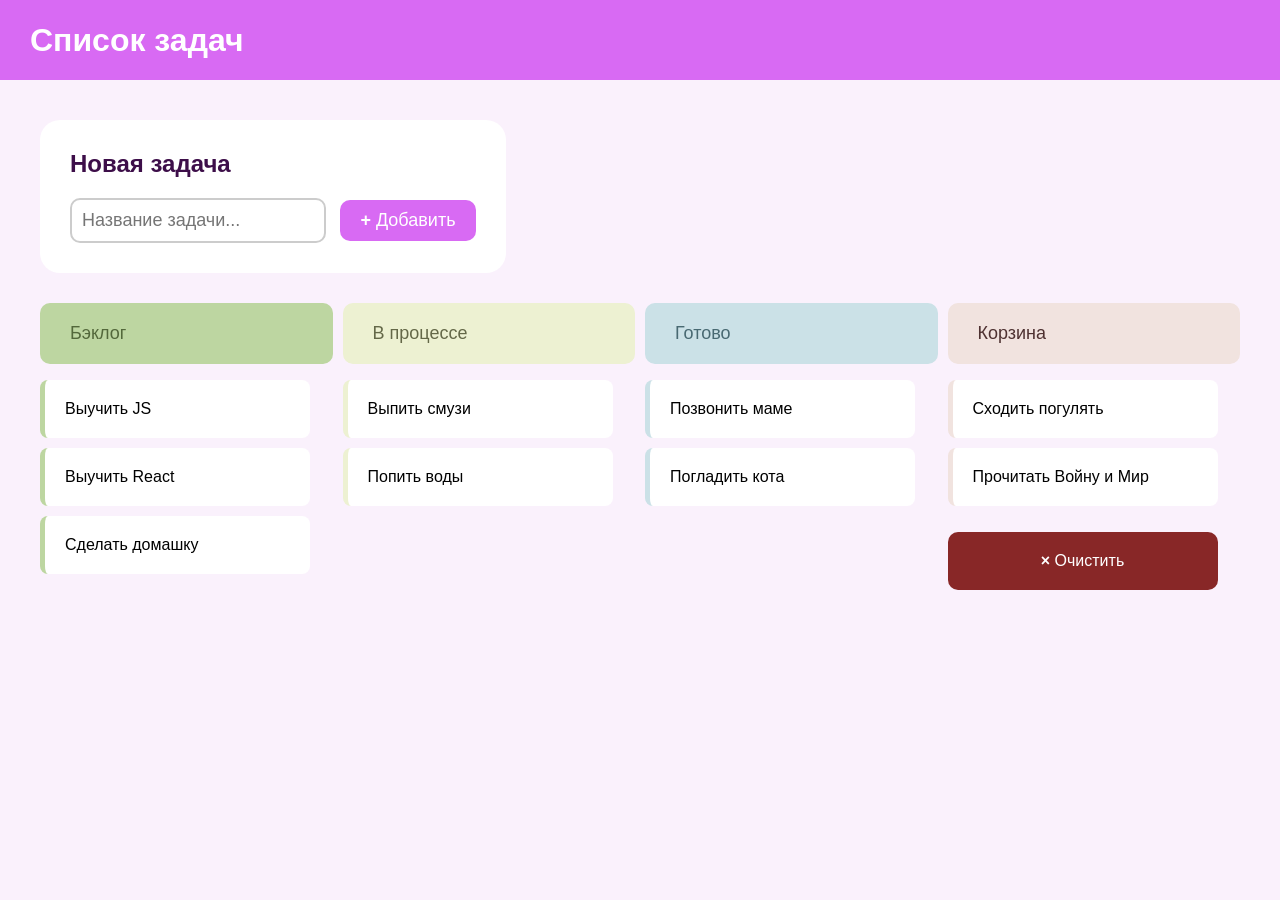
==== index.html @ c9bc21f8 "Л/р №2, версия 1" ====
<!DOCTYPE html>
<html lang="ru">
<head>
    <meta charset="UTF-8">
    <link rel="stylesheet" href="styles.css">
    <title>Список задач</title>
</head>
<body>
    <header> 
        <h1>Список задач</h1>
    </header>
	<main> 
        <div class="new-task-panel">
            <h2>Новая задача</h2> 
            <form>
                <input type="text" placeholder="Название задачи...">
                <button type="submit" class="add-button"><b>+</b> Добавить</button>
            </form> 
        </div>
        <div class="task-board">
            <div class="backlog-tasks">
                <div class="task-type">Бэклог</div>
                <ul class="task-list">
                    <li>Выучить JS</li>
                    <li>Выучить React</li>
                    <li>Сделать домашку</li>
                </ul>
            </div>
            <div class="processing-tasks">
                <div class="task-type">В процессе</div>
                <ul class="task-list">
                    <li>Выпить смузи</li>
                    <li>Попить воды</li>
                </ul>
            </div>
            <div class="done-tasks">
                <div class="task-type">Готово</div>
                <ul class="task-list">
                    <li>Позвонить маме</li>
                    <li>Погладить кота</li>
                </ul>
            </div>
            <div class="bin">
                <div class="task-type">Корзина</div>
                <ul class="task-list">
                    <li>Сходить погулять</li>
                    <li>Прочитать Войну и Мир</li>
                </ul>
                <button type="button" class="clear-button"><b>×</b> Очистить</button>
            </div>
        </div>
    </main>
</body>
</html>
---- styles.css ----
html, body {
  margin: 0;
  padding: 0;
  background-color: #faf1fc;
  font-family: "Helvetica Neue", Helvetica, Arial, sans-serif;
}

header {
  width: 100%;
  height: 80px;
  background-color: #d86af3;
  padding: 0 30px;
  display: flex;
  align-items: center;
  justify-content: space-between;
  box-sizing: border-box;
  color: white;
}

main {
  margin: 40px;
}

.new-task-panel {
  padding: 30px;
  background-color: white;
  border-radius: 20px;
  display: inline-flex;
  flex-direction: column;
  gap: 20px;
}

.new-task-panel h2 {
  margin: 0;
  color: #3d0e49;
}

.new-task-panel form {
  margin: 0;
}

.new-task-panel input {
  font-size: 18px;
  padding: 10px;
  border: 2px solid #ccc;
  border-radius: 10px;
}

.add-button {
  margin-left: 10px;
  font-size: 18px;
  color: white;
  border-radius: 10px;
  background-color: #d86af3;
  padding: 10px 20px;
  border: none;
}

.add-button:hover {
  background-color: #f5ccff;
  color: #3d0e49;
  cursor: pointer;
  transition: 0.2s;
}

.task-board {
  display: grid;
  grid-template-columns: repeat(auto-fit, minmax(150px, 1fr));
  gap: 10px;
  max-width: 1400px;
  margin-top: 30px;
}

.task-type {
  font-size: 18px;
  padding: 20px 30px;
  justify-self: start;
  border-radius: 10px;
}

.backlog-tasks .task-type {
  background-color: #bdd6a1;
  color: #53683b;
}

.processing-tasks .task-type {
  background-color: #edf1d2;
  color: #646848;
}

.done-tasks .task-type {
  background-color: #cbe1e7;
  color: #486972;
}

.bin .task-type {
  background-color: #f1e3df;
  color: #4e3131;
}

.task-list {
  list-style: none;
  padding-left: 0;
}

.task-list li {
  max-width: 225px;
  font-size: 16px;
  background-color: white;
  border-radius: 8px;
  padding: 20px;
  margin-bottom: 10px;
}

.backlog-tasks li {
  border-left: 5px solid #bdd6a1;
}

.processing-tasks li {
  border-left: 5px solid #edf1d2;
}

.done-tasks li {
  border-left: 5px solid #cbe1e7;
}

.bin li {
  border-left: 5px solid #f1e3df;
}

.clear-button {
  background-color: #882727;
  color: white;
  font-size: 16px;
  border-radius: 10px;
  margin-top: 10px;
  padding: 20px;
  border: none;
  width: 100%;
  max-width: 270px;
}

.clear-button:hover {
  background-color: #ebcaca;
  color: #882727;
  cursor: pointer;
  transition: 0.2s;
}
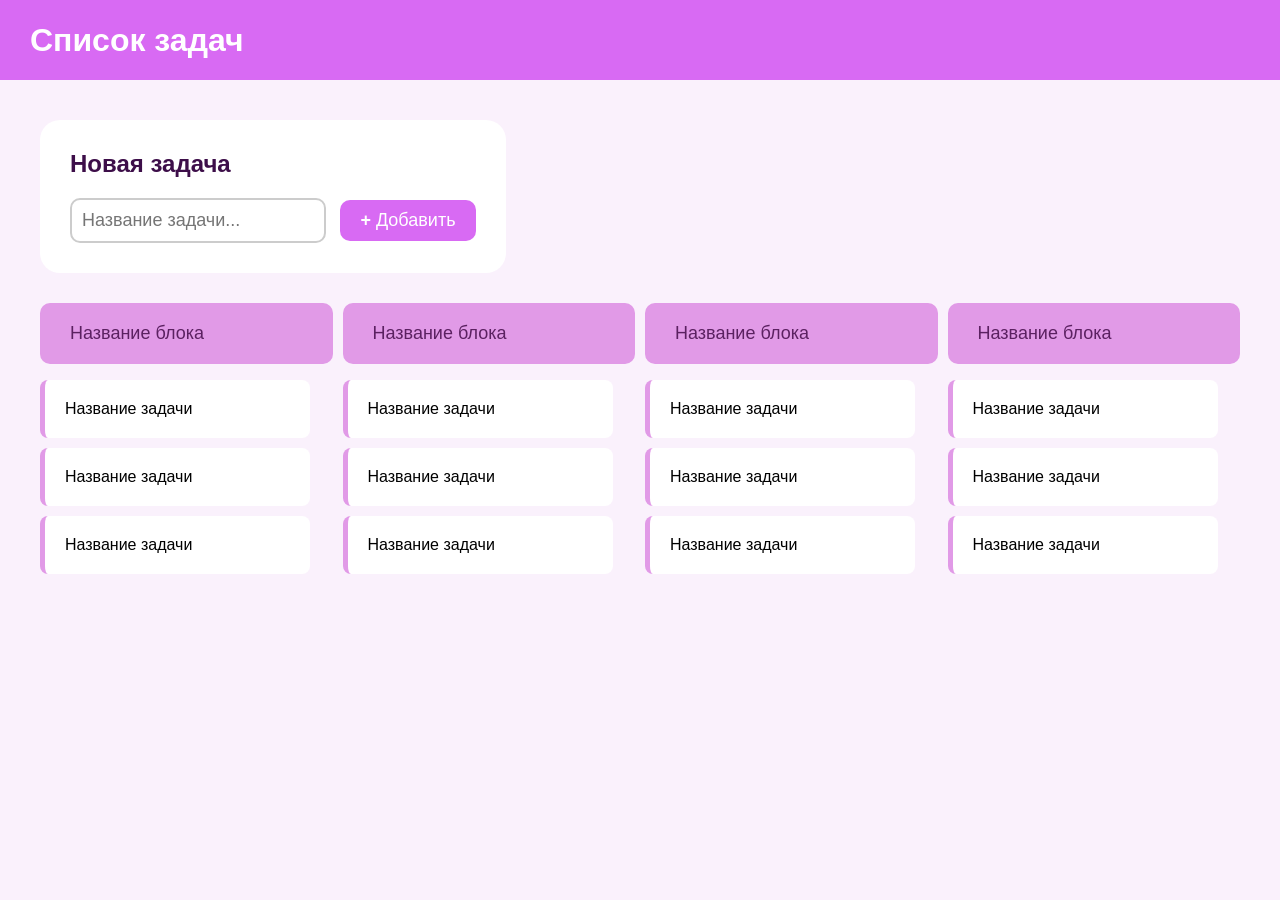
==== commit 34c19e72: "Л/р №3, версия 1" ====
--- a/index.html
+++ b/index.html
@@ -2,53 +2,22 @@
 <html lang="ru">
 <head>
     <meta charset="UTF-8">
-    <link rel="stylesheet" href="styles.css">
+    <meta name="viewport" content="width=device-width, initial-scale=1.0">
+    <link rel="stylesheet" href="styles/styles.css">
+    <link rel="stylesheet" href="styles/normalize.css">
     <title>Список задач</title>
 </head>
-<body>
-    <header> 
-        <h1>Список задач</h1>
-    </header>
-	<main> 
-        <div class="new-task-panel">
-            <h2>Новая задача</h2> 
-            <form>
-                <input type="text" placeholder="Название задачи...">
-                <button type="submit" class="add-button"><b>+</b> Добавить</button>
-            </form> 
-        </div>
-        <div class="task-board">
-            <div class="backlog-tasks">
-                <div class="task-type">Бэклог</div>
-                <ul class="task-list">
-                    <li>Выучить JS</li>
-                    <li>Выучить React</li>
-                    <li>Сделать домашку</li>
-                </ul>
-            </div>
-            <div class="processing-tasks">
-                <div class="task-type">В процессе</div>
-                <ul class="task-list">
-                    <li>Выпить смузи</li>
-                    <li>Попить воды</li>
-                </ul>
-            </div>
-            <div class="done-tasks">
-                <div class="task-type">Готово</div>
-                <ul class="task-list">
-                    <li>Позвонить маме</li>
-                    <li>Погладить кота</li>
-                </ul>
-            </div>
-            <div class="bin">
-                <div class="task-type">Корзина</div>
-                <ul class="task-list">
-                    <li>Сходить погулять</li>
-                    <li>Прочитать Войну и Мир</li>
-                </ul>
-                <button type="button" class="clear-button"><b>×</b> Очистить</button>
-            </div>
+<body class="app">
+	<main class="app__main">
+        <div class="app_body">
+            <section class="new-task-panel">
+
+            </section>
+            <section class="task-board">
+                
+            </section>
         </div>
     </main>
+    <script src="src/main.js" type="module"></script>
 </body>
 </html>
--- a/styles/styles.css
+++ b/styles/styles.css
@@ -0,0 +1,105 @@
+header {
+  width: 100%;
+  height: 80px;
+  background-color: #d86af3;
+  padding: 0 30px;
+  display: flex;
+  align-items: center;
+  justify-content: space-between;
+  box-sizing: border-box;
+  color: white;
+}
+
+main {
+  margin: 40px;
+}
+
+.new-task-panel {
+  padding: 30px;
+  background-color: white;
+  border-radius: 20px;
+  display: inline-flex;
+  flex-direction: column;
+  gap: 20px;
+}
+
+.new-task-panel h2 {
+  color: #3d0e49;
+}
+
+.new-task-panel input {
+  font-size: 18px;
+  padding: 10px;
+  border: 2px solid #ccc;
+  border-radius: 10px;
+}
+
+.add-button {
+  margin-left: 10px;
+  font-size: 18px;
+  color: white;
+  border-radius: 10px;
+  background-color: #d86af3;
+  padding: 10px 20px;
+  border: none;
+}
+
+.add-button:hover {
+  background-color: #f5ccff;
+  color: #3d0e49;
+  cursor: pointer;
+  transition: 0.2s;
+}
+
+.board {
+  display: grid;
+  grid-template-columns: repeat(auto-fit, minmax(150px, 1fr));
+  gap: 10px;
+  max-width: 1400px;
+  margin-top: 30px;
+  min-width: 100px;
+  min-height: 100px;
+}
+
+.task-type {
+  font-size: 18px;
+  padding: 20px 30px;
+  justify-self: start;
+  border-radius: 10px;
+  background-color: #e19ae7;
+  color: #5b2161;
+}
+
+.task-list {
+  list-style: none;
+  padding-left: 0;
+}
+
+.task-list li {
+  max-width: 225px;
+  font-size: 16px;
+  background-color: white;
+  border-radius: 8px;
+  padding: 20px;
+  margin-bottom: 10px;
+  border-left: 5px solid #e19ae7;
+}
+
+.clear-button {
+  background-color: #882727;
+  color: white;
+  font-size: 16px;
+  border-radius: 10px;
+  margin-top: 10px;
+  padding: 20px;
+  border: none;
+  width: 100%;
+  max-width: 270px;
+}
+
+.clear-button:hover {
+  background-color: #ebcaca;
+  color: #882727;
+  cursor: pointer;
+  transition: 0.2s;
+}
